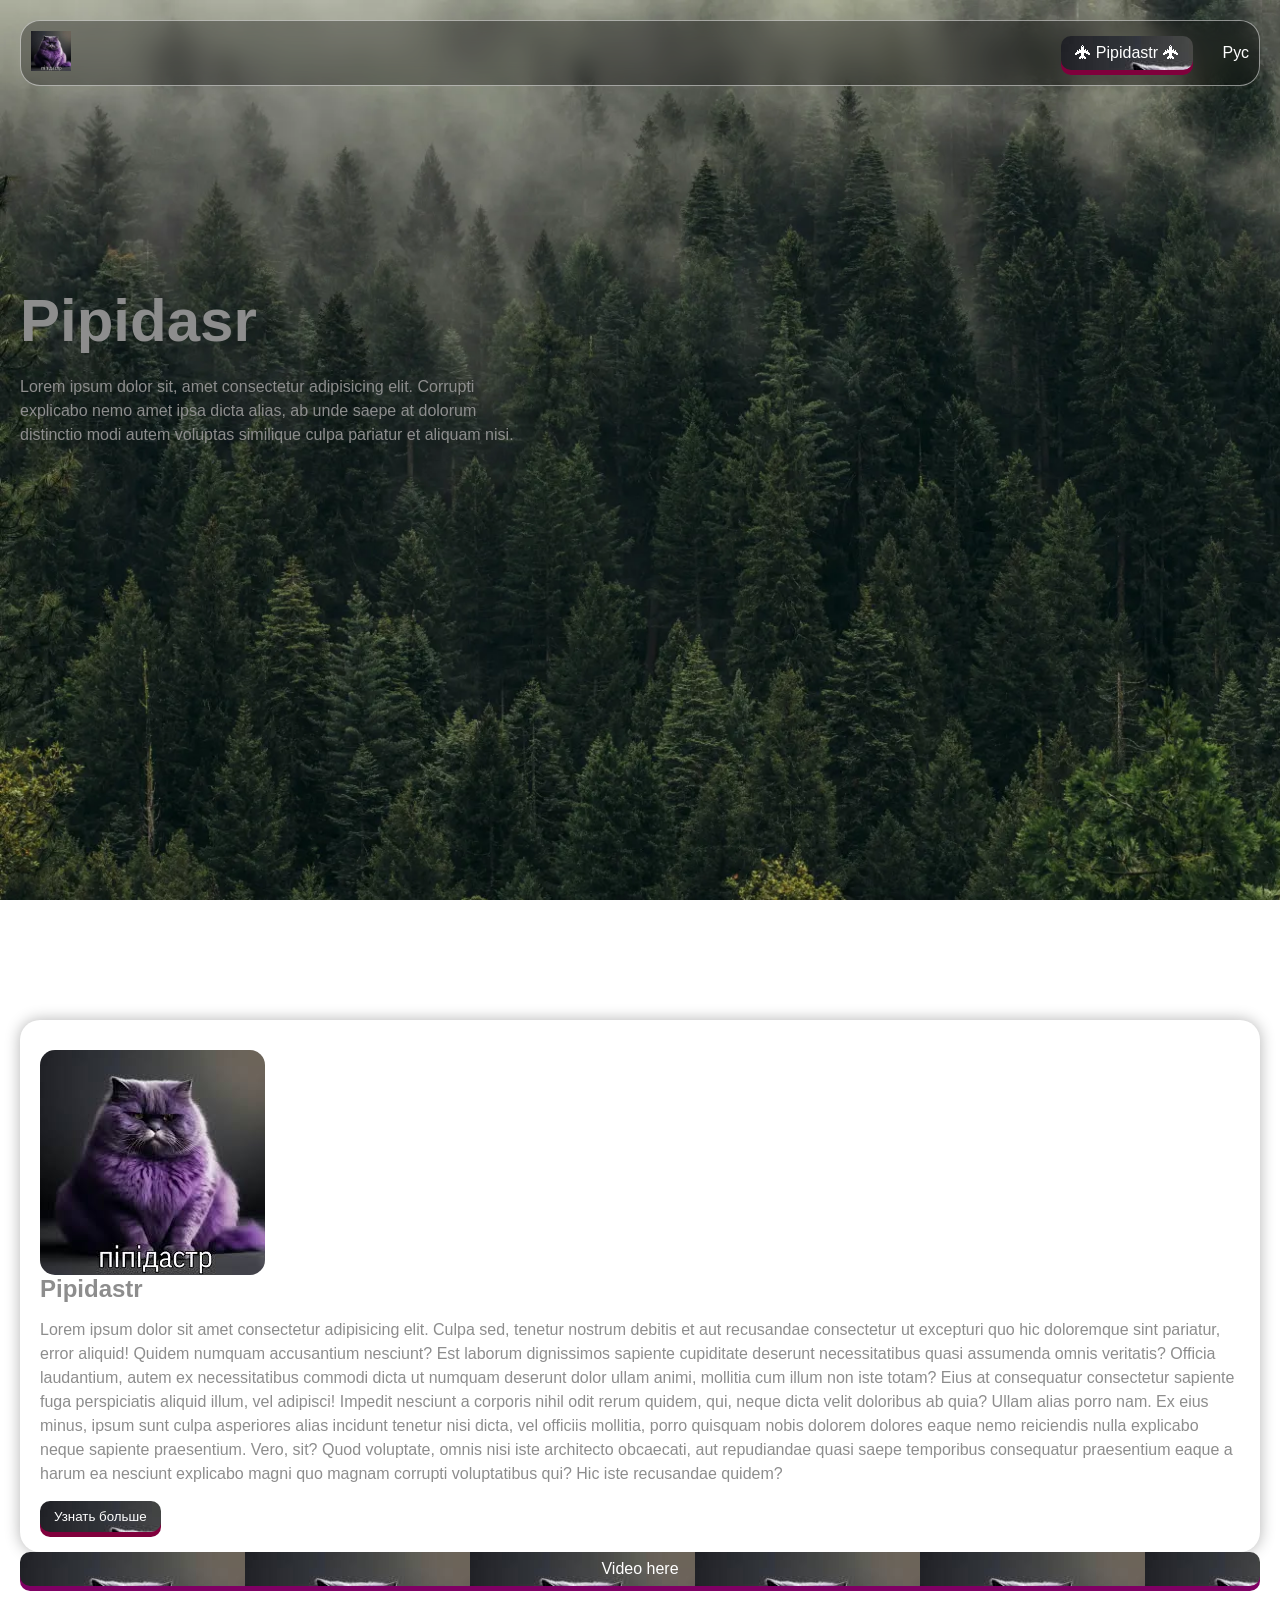
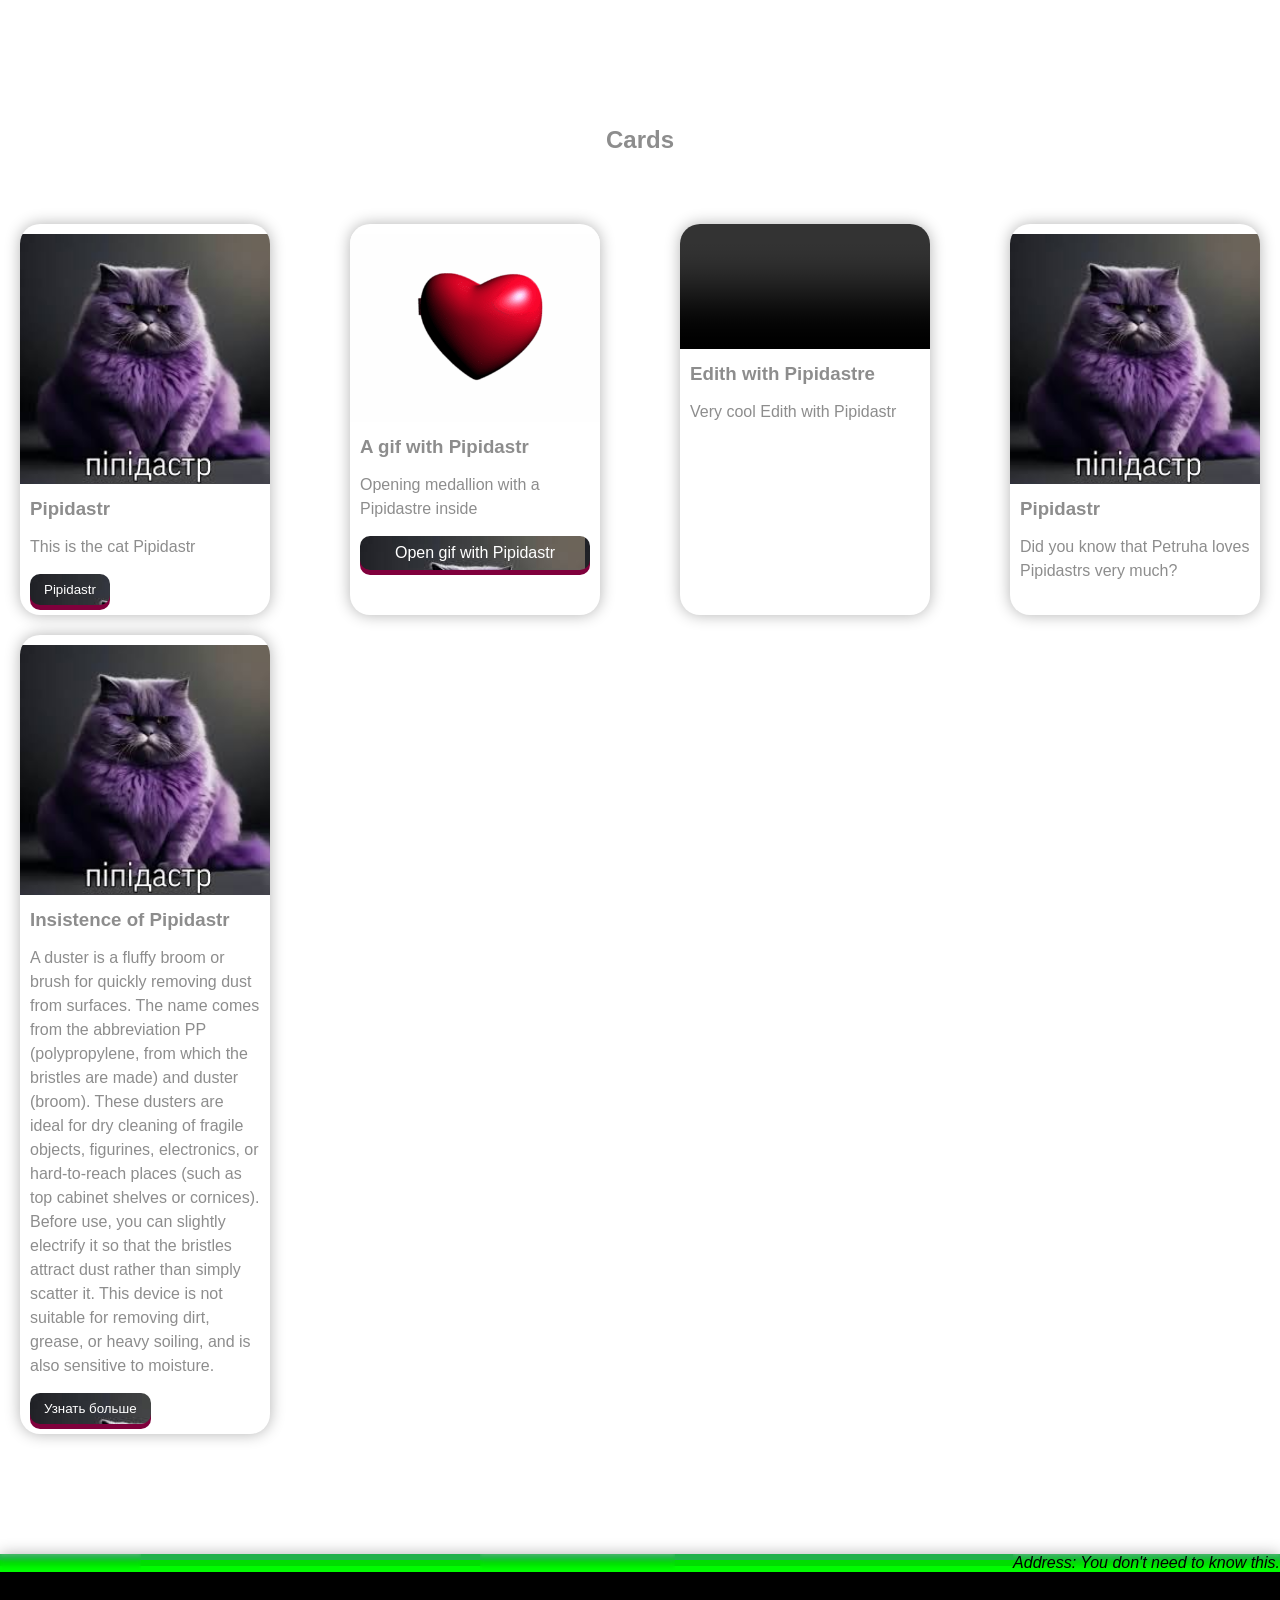
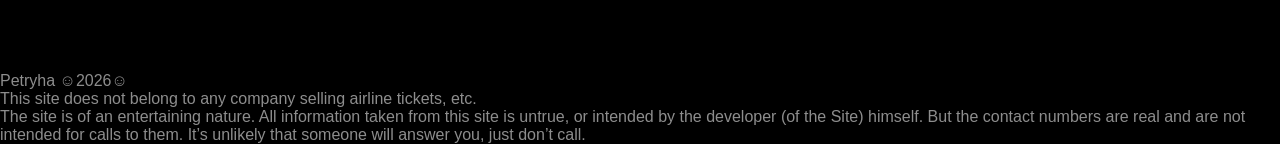
==== index.html @ fc6e51cb "Add files via upload" ====
<!DOCTYPE html>
<html lang="en">
<head>
    <meta charset="UTF-8">
    <meta name="viewport" content="width=device-width, initial-scale=1.0">
    <title>Пипидастр</title>
    <link rel="stylesheet" href="CSS/стул.css">
    <link rel="shortcut icon" href="img/Пипидастр.png" type="image/x-icon">
</head>
<body>
    <!-- Это всё до 1-ого отступа -->
    <header>
        <div class="hiro-section">
            <nav>
                <ul class="menu">
                    <li><a href="#"><img src="img/Пипидастр.png" alt="logo"></a></li>
                    <li><a class="btn" href="#">🛧 Pipidastr 🛧</a></li>
                    <li><a href="index ru.html">Рус</a></li>
                </ul>
            </nav>
            <h1>Pipidasr</h1>
            <p>Lorem ipsum dolor sit, amet consectetur adipisicing elit. Corrupti explicabo nemo amet ipsa dicta alias, ab unde saepe at dolorum distinctio modi autem voluptas similique culpa pariatur et aliquam nisi.</p>
        </div>
    </header>
    <!-- Это после 1-ого отступа -->
    <main>
        <section class="info">
            <div class="wrapper">
                <div class="info_text">
                    <h2>Pipidastr</h2>
                    <p>Lorem ipsum dolor sit amet consectetur adipisicing elit. Culpa sed, tenetur nostrum debitis et aut recusandae consectetur ut excepturi quo hic doloremque sint pariatur, error aliquid! Quidem numquam accusantium nesciunt?
                    Est laborum dignissimos sapiente cupiditate deserunt necessitatibus quasi assumenda omnis veritatis? Officia laudantium, autem ex necessitatibus commodi dicta ut numquam deserunt dolor ullam animi, mollitia cum illum non iste totam?
                    Eius at consequatur consectetur sapiente fuga perspiciatis aliquid illum, vel adipisci! Impedit nesciunt a corporis nihil odit rerum quidem, qui, neque dicta velit doloribus ab quia? Ullam alias porro nam.
                    Ex eius minus, ipsum sunt culpa asperiores alias incidunt tenetur nisi dicta, vel officiis mollitia, porro quisquam nobis dolorem dolores eaque nemo reiciendis nulla explicabo neque sapiente praesentium. Vero, sit?
                    Quod voluptate, omnis nisi iste architecto obcaecati, aut repudiandae quasi saepe temporibus consequatur praesentium eaque a harum ea nesciunt explicabo magni quo magnam corrupti voluptatibus qui? Hic iste recusandae quidem?</p>
                    <button type="button" class="btn">Узнать больше</button>
                </div>
                <img src="img/Пипидастр.png" alt="">
            </div>
            <a class="btnb" href="Videos/download.mp4">Video here</a>
        </section>

        <section class="info">
            <div class="wrapper cards">

                <h2>Cards</h2>

                <div class="card">
                    <img src="img/Пипидастр.png" alt="Кот Пипидастр">
                    <div class="card__text">
                        <h3>Pipidastr</h3>
                        <p>This is the cat Pipidastr</p>
                        <button type="button" class="btn">Pipidastr</button>
                    </div>
                </div>

                <div class="card">
                    <img src="Gif-s/Пипидастр.gif" alt="Gif-ка с Пипидастром">
                    <div class="card__text">
                        <h3>A gif with Pipidastr</h3>
                        <p>Opening medallion with a Pipidastre inside</p>
                        <a class="btn" href="Gif-s/Пипидастр.gif">Open gif with Pipidastr</a>
                    </div>
                </div>

                <div class="card">
                    <video controls name="media">
                        <source src="Videos/Эдит Пипидастр.mp4" type="video/mp4">
                    </video>
                    <div class="card__text">
                        <h3>Edith with Pipidastre</h3>
                        <p>Very cool Edith with Pipidastr</p>
                    </div>
                </div>

                <div class="card">
                    <img src="img/Пипидастр.png" alt="">
                    <div class="card__text">
                        <h3>Pipidastr</h3>
                        <p>Did you know that Petruha loves Pipidastrs very much?</p>
                    </div>
                </div>

                <div class="card">
                    <img src="img/Пипидастр.png" alt="">
                    <div class="card__text">
                        <h3>Insistence of Pipidastr</h3>
                        <p>A duster is a fluffy broom or brush for quickly removing dust from surfaces. The name comes from the abbreviation PP (polypropylene, from which the bristles are made) and duster (broom). These dusters are ideal for dry cleaning of fragile objects, figurines, electronics, or hard-to-reach places (such as top cabinet shelves or cornices). Before use, you can slightly electrify it so that the bristles attract dust rather than simply scatter it. This device is not suitable for removing dirt, grease, or heavy soiling, and is also sensitive to moisture.</p>
                        <button type="button" class="btn">Узнать больше</button>
                    </div>
                </div>
            </div>
        </section>
    </main>

    <footer>
        <address>
            <a href="tel:+375291759772">Tel:+375291759772</a>
            <a href="mailto:petr.griblo2003@gmail.com">petr.griblo2003@gmail.com</a>
            <a href="#">Address: You don't need to know this.</a>
        </address>
        <p>Petryha ☺2026☺</p>
        <p>This site does not belong to any company selling airline tickets, etc. </p>
        <p>The site is of an entertaining nature. All information taken from this site is untrue, or intended by the developer (of the Site) himself. But the contact numbers are real and are not intended for calls to them. It’s unlikely that someone will answer you, just don’t call.</p>
        <p></p>
    </footer>
</body>
</html>
---- CSS/стул.css ----
*{
    box-sizing: border-box;
    margin: 0;
    padding: 0;
    text-decoration: none;
}
body{
    font-family: Arial, Helvetica, sans-serif;
    color: rgb(141, 141, 141);
}
.hiro-section{
    max-width: 1440px;
    margin: 0 auto;
    padding: 20px;
}
header{
    min-height: 900px;
    background-image: url(../img/lec.webp);
    background-size: cover;
}
.menu{
    list-style-type: none;
    display: flex;
    justify-content: flex-end;
    align-items: center;
    gap: 30px;
    background-color: rgba(0, 0, 0, 0.3);
    backdrop-filter: blur(10px);
    padding: 10px;
    border-radius: 20px;
    border: 1px solid rgba(255, 255, 255, 0.5);
}
.menu>li:first-child{
    margin-right: auto;
}
.menu img{
    width: 40px;
}
.menu a{
    text-decoration: none;
    color: white;
}
input{
    border-radius: 13px;
    background-color: rgba(255, 255, 255, 0.3);
    backdrop-filter: blur(2px);
}
.btn{    
    display: block;
    background-color: rgb(128, 0, 128);
    color: white;
    padding: 8px 14px;
    border-radius: 10px;
    font-size: 16;
    border: none;
    text-align: center;
    background-image:url(../img/Пипидастр.png);
    transition: 300ms;
    box-shadow: 0 5px 0 rgb(128, 0, 60);
}
.btnb{    
    display: block;
    background-color: rgb(128, 0, 100);
    color: white;
    padding: 8px 14px;
    border-radius: 10px;
    font-size: 16;
    border: none;
    background-image:url(../img/Пипидастр.png);
    text-align: center;
    transition: 300ms;
    box-shadow: 0 5px 0 rgb(128, 0, 100);
}
.btna{
    display: block;
    color: white;
    background-color: rgba(0, 128, 0, 0.3);
    padding: 8px 14px;
    font-size: 16;
    backdrop-filter: blur(2px);
    border: 3px solid rgba(255, 255, 255, 0.5);
    transition: 300ms;
    box-shadow: 0 5px 0 rgb(123, 14, 131);
}
button:hover{
    transform: scale(1.05);
    box-shadow: 0 5px 0 rgb(234, 0, 255)
}
button:active{
    transform: scale(1);
    box-shadow: 0 0 0 rgb(58, 4, 62);
}
a:hover{
    transform: scale(1.05);
    box-shadow: 0 5px 0 rgb(234, 0, 255)
}
a:active{
    transform: scale(1);
    box-shadow: 0 0 0 rgb(234, 0, 255);
}
h1{
    font-size: 60px;
    margin-top: 200px;
}
.hiro-section>p{
    margin-block: 20px;
    max-width: 500px;
    line-height: 1.5;
}
.hiro-section>form{
    border-color: white;
    border-radius: 20px;
    display: flex;
    gap: 20px;
    padding: 20px;
    width: fit-content;
}
.hiro-section>input{
    border: none;
    padding: 10px;
}
/* Начало осн main-а */
.wrapper{
    display: flex;
    justify-content: space-between;
    box-shadow: 0 0 15px rgba(0, 0, 0, 0.3);
    border-radius: 20px;
    padding: 20px;
    flex-wrap: wrap;
}
.wrapper img{
    margin-top: 10px;
}
.info{
    max-width: 1440px;
    margin: 100px auto;
    padding: 20px;
}
.info img{
    max-width: 600px;
    border-radius: 15px;
}
.info p{
    margin: 15px 0;
    line-height: 1.5;
}
.cards{
    box-shadow: none;
    border-radius: 0;
    padding: 0;
    flex-wrap: wrap;
    gap: 20px;
}
.cards>h2{
    width: 100%;
    text-align: center;
    margin-bottom: 50px;
}
.card{
    width: 250px;
    border-radius: 20px;
    overflow: hidden;
    box-shadow: 0 0 15px rgba(0, 0, 0, 0.3);
}
.card video{
    width: 100%;
    height: auto;
    object-fit: contain;
}
.card>img{
    width: 100%;
    border-radius: 0;
}
.card__text{
    padding: 10px;
}
address{
    max-width: 1440px;
    margin: 100px auto;
    display: flex;
    justify-content: space-between;
    box-shadow: 0 0 15px rgba(0, 0, 0, 0.3);
    background-image:url(../img/1.png);
}
address a{
    color: black;
    backdrop-filter: blur(2px);
}
footer{
    background-color: black;
}

@media(max-width: 1329px){
    .wrapper img{
        max-width: 100%;
        order: -1;
    }
}
@media(max-width: 559px){
    .card{
        width: 100%;
    }

    address{
        flex-direction: column;
        align-items: center;
        gap: 50px;
    }
}
@media(max-width: 687px){
    .hiro-section li{
        width: 60px;
        font-size: 12px;
    }
}
@media(max-width: 517px){
    .hiro-section li{
        width: 50px;
        font-size: 10px;
    }
}
@media(max-width: 466px){
    .hiro-section li{
        width: 40px;
        font-size: 9px;
    }
}
@media(max-width: 426px){
    .hiro-section li{
        width: 30px;
        font-size: 8px;
    }
}
@media(max-width: 374px){
    .hiro-section li{
        width: 20px;
        font-size: 7px;
    }
}
@media(max-width: 323px){
    .hiro-section li{
        width: 10px;
        font-size: 6px;
    }
}
@media(max-width: 303px){
    .hiro-section input{
        width: 150px;
    }
    .hiro-section h1{
        font-size: 40px;
    }
}
@media(max-width: 281px){
    .hiro-section input{
        width: 100px;
    }
    /* .hiro-section h1{
        font-size: 40px;
    } */
}
@media(max-width: 271px){
    .hiro-section li{
        width: 5px;
        font-size: 5px;
    }
}
/* Под кнопочный телефон лол */
@media(max-width: 240px){
    .hiro-section li{
        width: 3px;
        font-size: 4px;
    }
    .hiro-section input{
        width: 90px;
    }
    .hiro-section h1{
        font-size: 30px;
    }
    .hiro-section li{
        width: 3px;
    }
    .hiro-section{
        padding: 10px;
    }
}
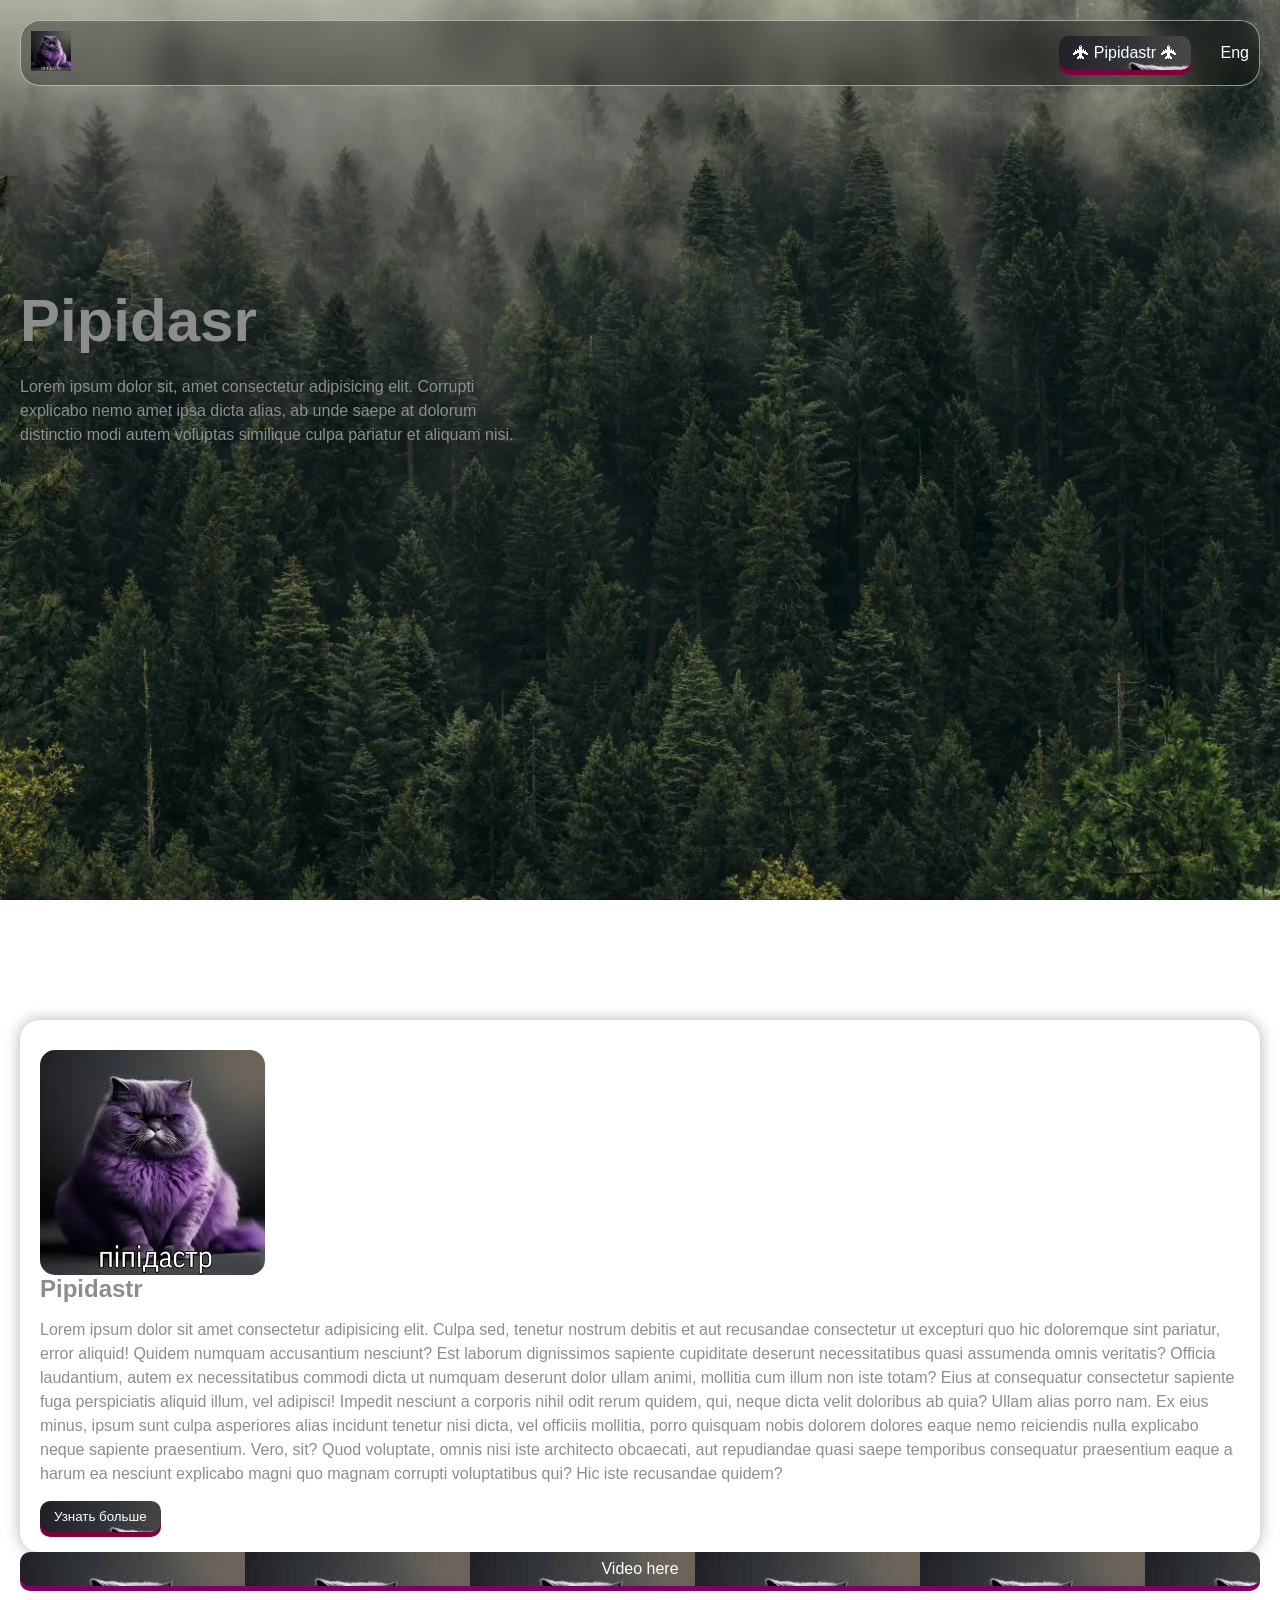
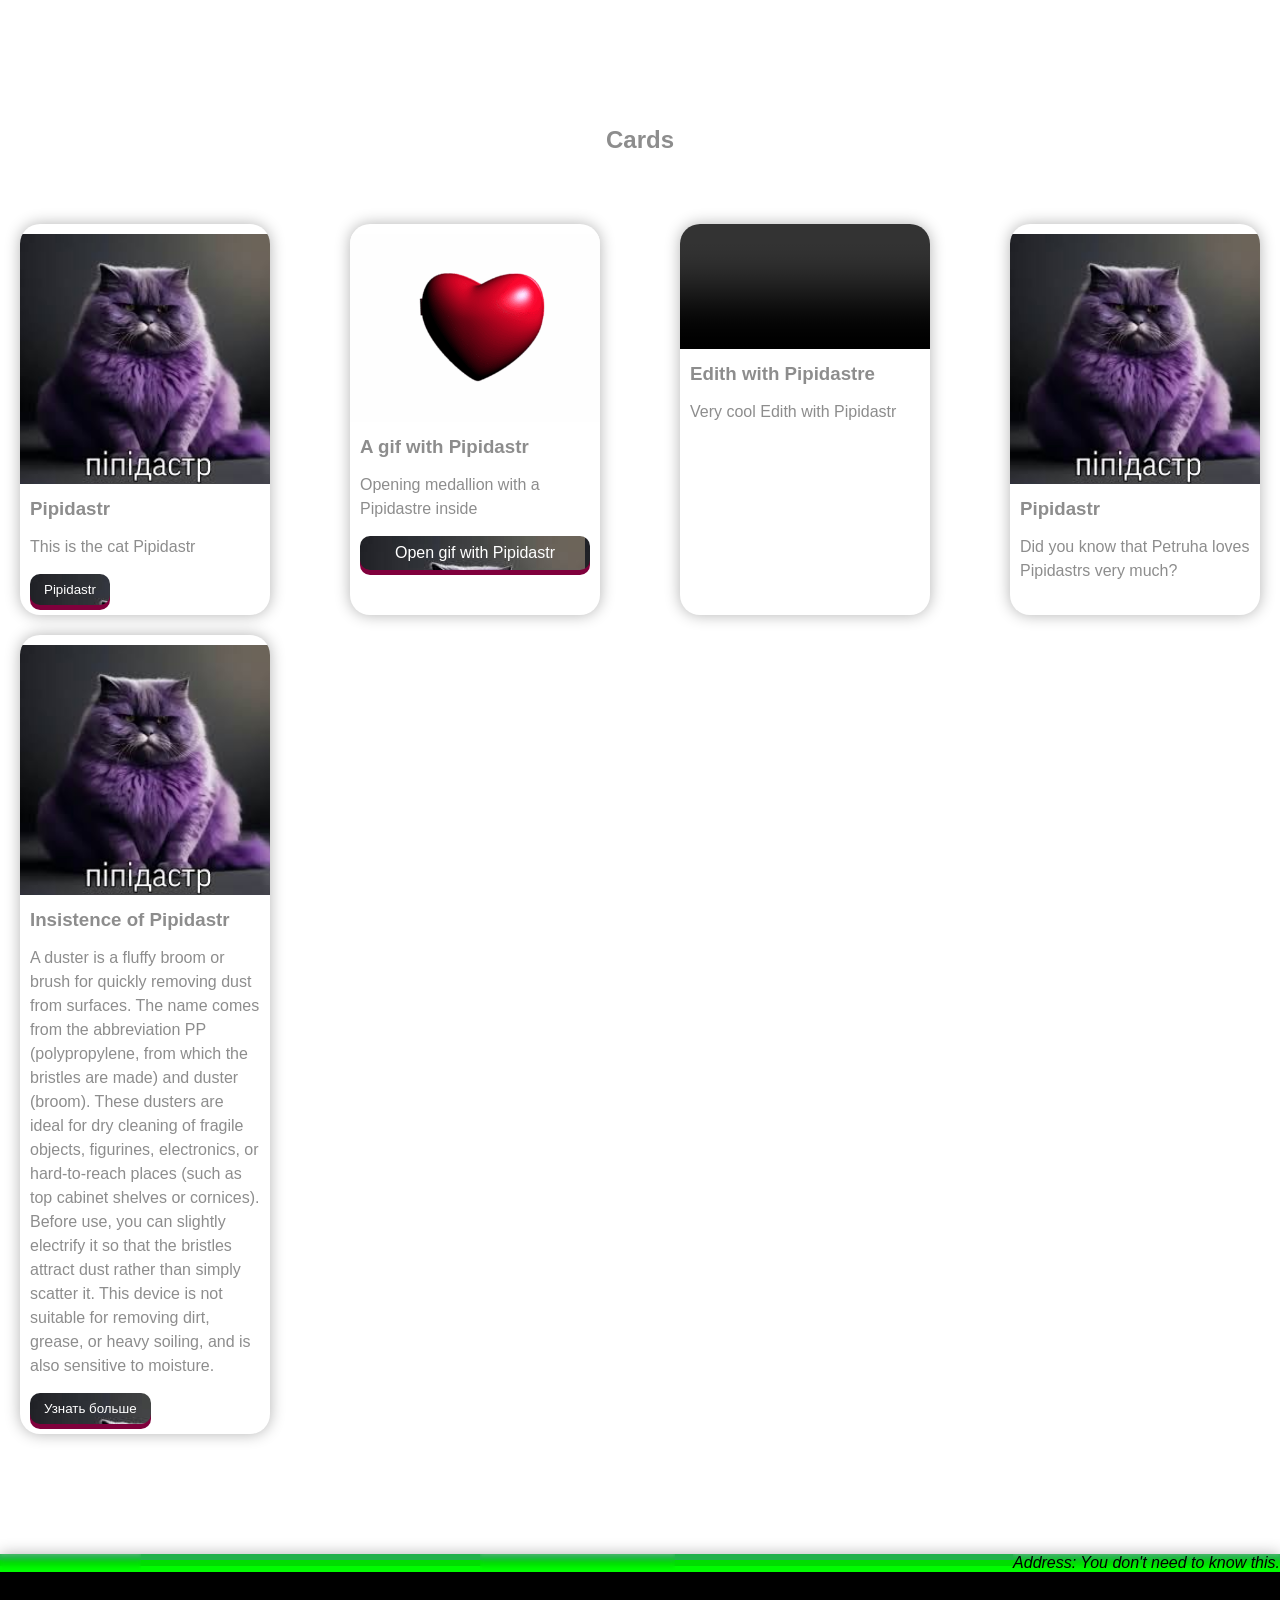
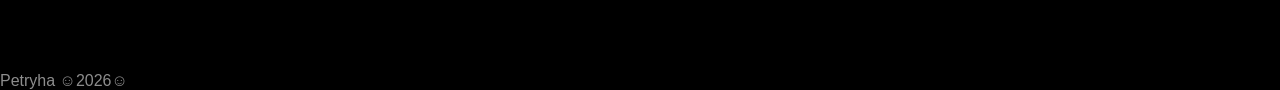
==== commit c7096998: "Add files via upload" ====
--- a/index.html
+++ b/index.html
@@ -1,4 +1,4 @@
-<!DOCTYPE html>
+﻿<!DOCTYPE html>
 <html lang="en">
 <head>
     <meta charset="UTF-8">
@@ -15,7 +15,7 @@
                 <ul class="menu">
                     <li><a href="#"><img src="img/Пипидастр.png" alt="logo"></a></li>
                     <li><a class="btn" href="#">🛧 Pipidastr 🛧</a></li>
-                    <li><a href="index ru.html">Рус</a></li>
+                    <li><a href="index ru.html">Eng</a></li>
                 </ul>
             </nav>
             <h1>Pipidasr</h1>
@@ -100,8 +100,6 @@
             <a href="#">Address: You don't need to know this.</a>
         </address>
         <p>Petryha ☺2026☺</p>
-        <p>This site does not belong to any company selling airline tickets, etc. </p>
-        <p>The site is of an entertaining nature. All information taken from this site is untrue, or intended by the developer (of the Site) himself. But the contact numbers are real and are not intended for calls to them. It’s unlikely that someone will answer you, just don’t call.</p>
         <p></p>
     </footer>
 </body>
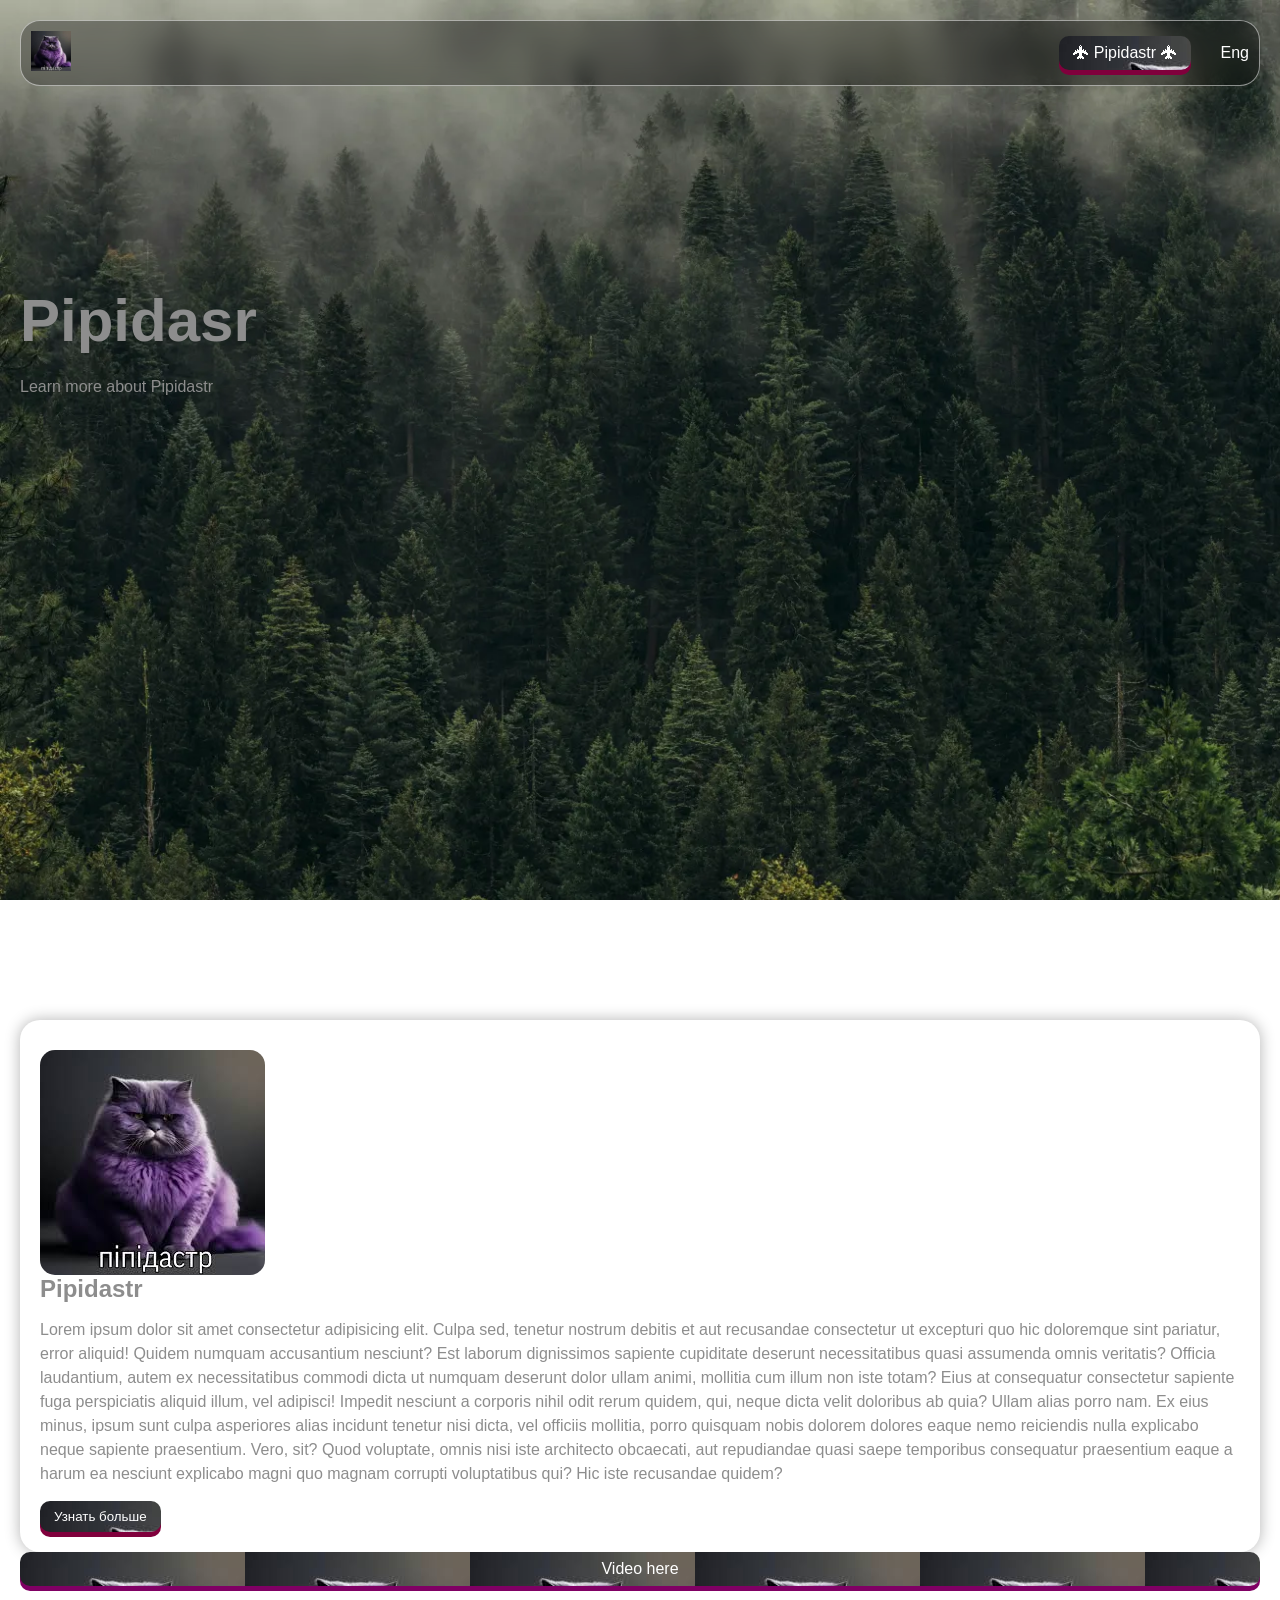
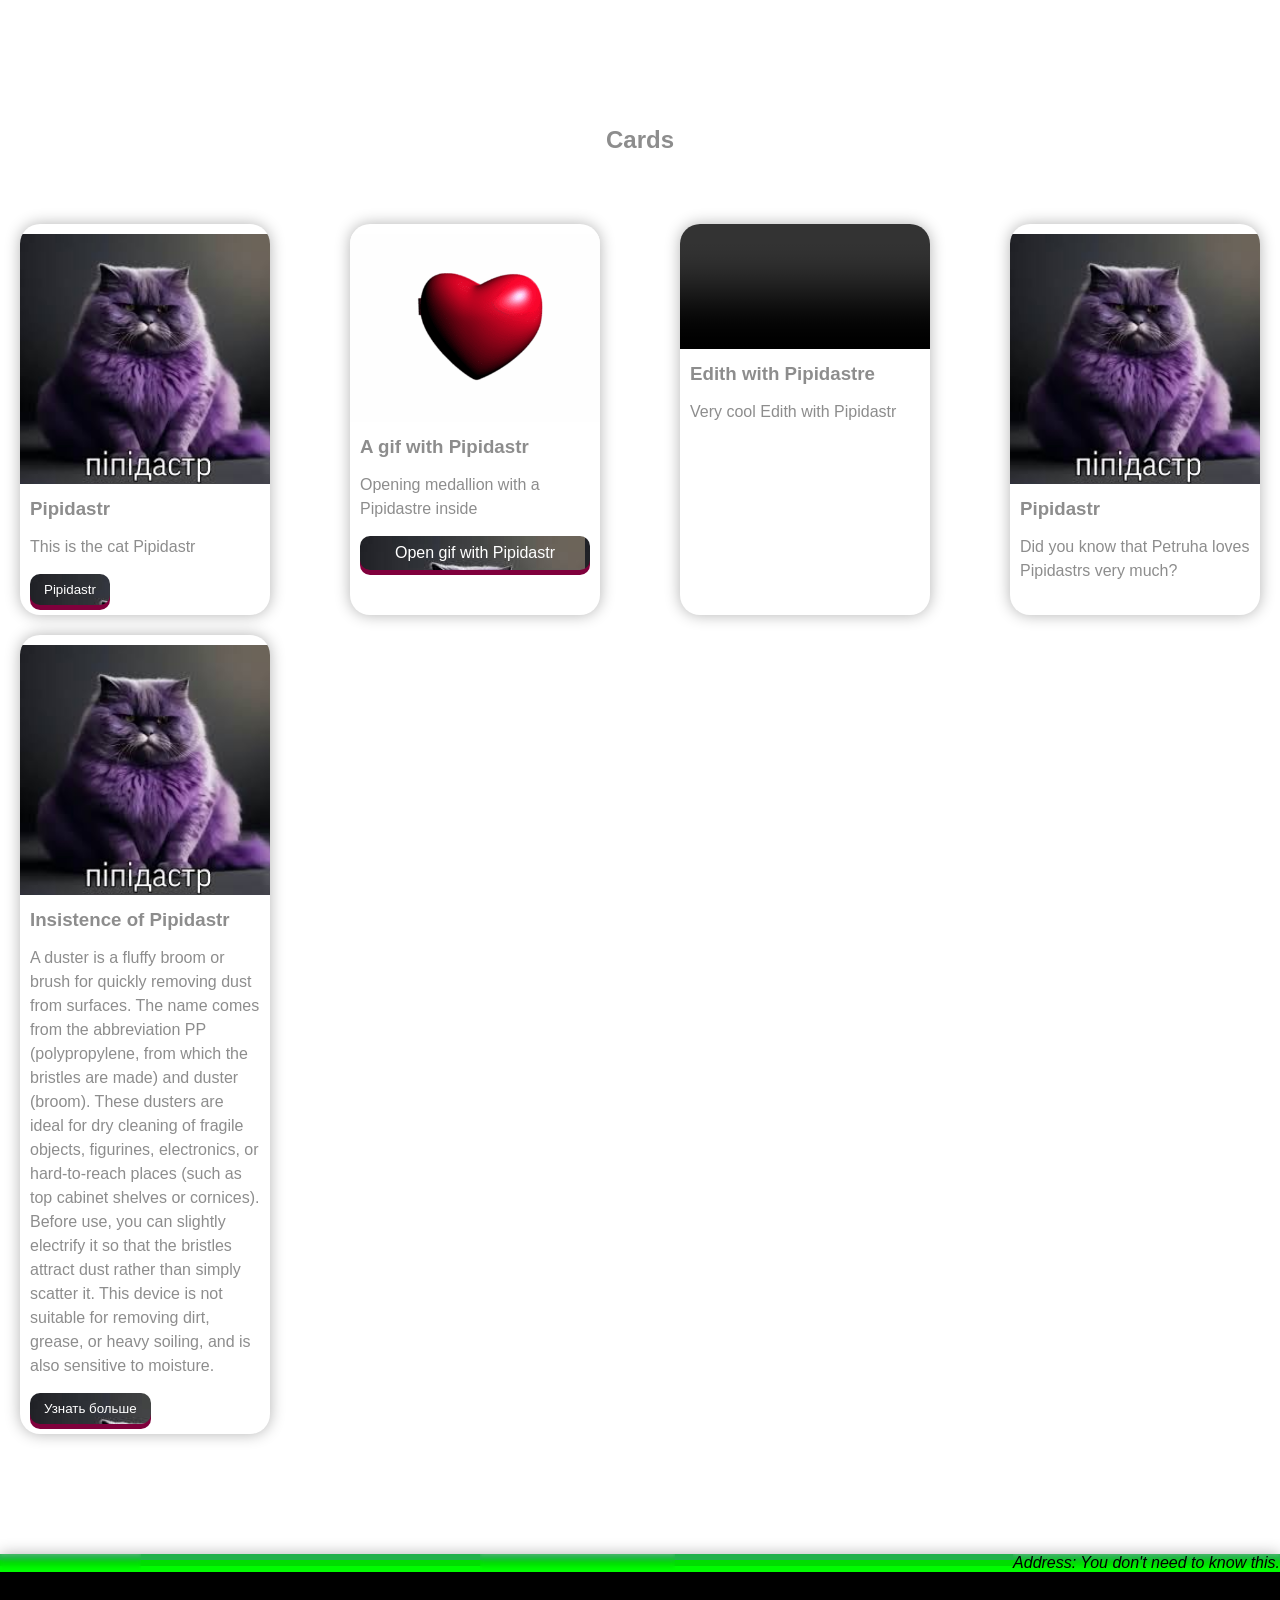
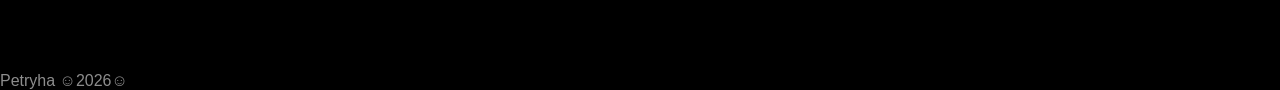
==== commit f76c3748: "Add files via upload" ====
--- a/index.html
+++ b/index.html
@@ -1,106 +1,106 @@
-﻿<!DOCTYPE html>
-<html lang="en">
-<head>
-    <meta charset="UTF-8">
-    <meta name="viewport" content="width=device-width, initial-scale=1.0">
-    <title>Пипидастр</title>
-    <link rel="stylesheet" href="CSS/стул.css">
-    <link rel="shortcut icon" href="img/Пипидастр.png" type="image/x-icon">
-</head>
-<body>
-    <!-- Это всё до 1-ого отступа -->
-    <header>
-        <div class="hiro-section">
-            <nav>
-                <ul class="menu">
-                    <li><a href="#"><img src="img/Пипидастр.png" alt="logo"></a></li>
-                    <li><a class="btn" href="#">🛧 Pipidastr 🛧</a></li>
-                    <li><a href="index ru.html">Eng</a></li>
-                </ul>
-            </nav>
-            <h1>Pipidasr</h1>
-            <p>Lorem ipsum dolor sit, amet consectetur adipisicing elit. Corrupti explicabo nemo amet ipsa dicta alias, ab unde saepe at dolorum distinctio modi autem voluptas similique culpa pariatur et aliquam nisi.</p>
-        </div>
-    </header>
-    <!-- Это после 1-ого отступа -->
-    <main>
-        <section class="info">
-            <div class="wrapper">
-                <div class="info_text">
-                    <h2>Pipidastr</h2>
-                    <p>Lorem ipsum dolor sit amet consectetur adipisicing elit. Culpa sed, tenetur nostrum debitis et aut recusandae consectetur ut excepturi quo hic doloremque sint pariatur, error aliquid! Quidem numquam accusantium nesciunt?
-                    Est laborum dignissimos sapiente cupiditate deserunt necessitatibus quasi assumenda omnis veritatis? Officia laudantium, autem ex necessitatibus commodi dicta ut numquam deserunt dolor ullam animi, mollitia cum illum non iste totam?
-                    Eius at consequatur consectetur sapiente fuga perspiciatis aliquid illum, vel adipisci! Impedit nesciunt a corporis nihil odit rerum quidem, qui, neque dicta velit doloribus ab quia? Ullam alias porro nam.
-                    Ex eius minus, ipsum sunt culpa asperiores alias incidunt tenetur nisi dicta, vel officiis mollitia, porro quisquam nobis dolorem dolores eaque nemo reiciendis nulla explicabo neque sapiente praesentium. Vero, sit?
-                    Quod voluptate, omnis nisi iste architecto obcaecati, aut repudiandae quasi saepe temporibus consequatur praesentium eaque a harum ea nesciunt explicabo magni quo magnam corrupti voluptatibus qui? Hic iste recusandae quidem?</p>
-                    <button type="button" class="btn">Узнать больше</button>
-                </div>
-                <img src="img/Пипидастр.png" alt="">
-            </div>
-            <a class="btnb" href="Videos/download.mp4">Video here</a>
-        </section>
-
-        <section class="info">
-            <div class="wrapper cards">
-
-                <h2>Cards</h2>
-
-                <div class="card">
-                    <img src="img/Пипидастр.png" alt="Кот Пипидастр">
-                    <div class="card__text">
-                        <h3>Pipidastr</h3>
-                        <p>This is the cat Pipidastr</p>
-                        <button type="button" class="btn">Pipidastr</button>
-                    </div>
-                </div>
-
-                <div class="card">
-                    <img src="Gif-s/Пипидастр.gif" alt="Gif-ка с Пипидастром">
-                    <div class="card__text">
-                        <h3>A gif with Pipidastr</h3>
-                        <p>Opening medallion with a Pipidastre inside</p>
-                        <a class="btn" href="Gif-s/Пипидастр.gif">Open gif with Pipidastr</a>
-                    </div>
-                </div>
-
-                <div class="card">
-                    <video controls name="media">
-                        <source src="Videos/Эдит Пипидастр.mp4" type="video/mp4">
-                    </video>
-                    <div class="card__text">
-                        <h3>Edith with Pipidastre</h3>
-                        <p>Very cool Edith with Pipidastr</p>
-                    </div>
-                </div>
-
-                <div class="card">
-                    <img src="img/Пипидастр.png" alt="">
-                    <div class="card__text">
-                        <h3>Pipidastr</h3>
-                        <p>Did you know that Petruha loves Pipidastrs very much?</p>
-                    </div>
-                </div>
-
-                <div class="card">
-                    <img src="img/Пипидастр.png" alt="">
-                    <div class="card__text">
-                        <h3>Insistence of Pipidastr</h3>
-                        <p>A duster is a fluffy broom or brush for quickly removing dust from surfaces. The name comes from the abbreviation PP (polypropylene, from which the bristles are made) and duster (broom). These dusters are ideal for dry cleaning of fragile objects, figurines, electronics, or hard-to-reach places (such as top cabinet shelves or cornices). Before use, you can slightly electrify it so that the bristles attract dust rather than simply scatter it. This device is not suitable for removing dirt, grease, or heavy soiling, and is also sensitive to moisture.</p>
-                        <button type="button" class="btn">Узнать больше</button>
-                    </div>
-                </div>
-            </div>
-        </section>
-    </main>
-
-    <footer>
-        <address>
-            <a href="tel:+375291759772">Tel:+375291759772</a>
-            <a href="mailto:petr.griblo2003@gmail.com">petr.griblo2003@gmail.com</a>
-            <a href="#">Address: You don't need to know this.</a>
-        </address>
-        <p>Petryha ☺2026☺</p>
-        <p></p>
-    </footer>
-</body>
-</html>+﻿<!DOCTYPE html>
+<html lang="en">
+<head>
+    <meta charset="UTF-8">
+    <meta name="viewport" content="width=device-width, initial-scale=1.0">
+    <title>Пипидастр</title>
+    <link rel="stylesheet" href="CSS/стул.css">
+    <link rel="shortcut icon" href="img/Пипидастр.png" type="image/x-icon">
+</head>
+<body>
+    <!-- Это всё до 1-ого отступа -->
+    <header>
+        <div class="hiro-section">
+            <nav>
+                <ul class="menu">
+                    <li><a href="#"><img src="img/Пипидастр.png" alt="logo"></a></li>
+                    <li><a class="btn" href="#">🛧 Pipidastr 🛧</a></li>
+                    <li><a href="index ru.html">Eng</a></li>
+                </ul>
+            </nav>
+            <h1>Pipidasr</h1>
+            <p>Learn more about Pipidastr</p>
+        </div>
+    </header>
+    <!-- Это после 1-ого отступа -->
+    <main>
+        <section class="info">
+            <div class="wrapper">
+                <div class="info_text">
+                    <h2>Pipidastr</h2>
+                    <p>Lorem ipsum dolor sit amet consectetur adipisicing elit. Culpa sed, tenetur nostrum debitis et aut recusandae consectetur ut excepturi quo hic doloremque sint pariatur, error aliquid! Quidem numquam accusantium nesciunt?
+                    Est laborum dignissimos sapiente cupiditate deserunt necessitatibus quasi assumenda omnis veritatis? Officia laudantium, autem ex necessitatibus commodi dicta ut numquam deserunt dolor ullam animi, mollitia cum illum non iste totam?
+                    Eius at consequatur consectetur sapiente fuga perspiciatis aliquid illum, vel adipisci! Impedit nesciunt a corporis nihil odit rerum quidem, qui, neque dicta velit doloribus ab quia? Ullam alias porro nam.
+                    Ex eius minus, ipsum sunt culpa asperiores alias incidunt tenetur nisi dicta, vel officiis mollitia, porro quisquam nobis dolorem dolores eaque nemo reiciendis nulla explicabo neque sapiente praesentium. Vero, sit?
+                    Quod voluptate, omnis nisi iste architecto obcaecati, aut repudiandae quasi saepe temporibus consequatur praesentium eaque a harum ea nesciunt explicabo magni quo magnam corrupti voluptatibus qui? Hic iste recusandae quidem?</p>
+                    <button type="button" class="btn">Узнать больше</button>
+                </div>
+                <img src="img/Пипидастр.png" alt="">
+            </div>
+            <a class="btnb" href="Videos/download.mp4">Video here</a>
+        </section>
+
+        <section class="info">
+            <div class="wrapper cards">
+
+                <h2>Cards</h2>
+
+                <div class="card">
+                    <img src="img/Пипидастр.png" alt="Кот Пипидастр">
+                    <div class="card__text">
+                        <h3>Pipidastr</h3>
+                        <p>This is the cat Pipidastr</p>
+                        <button type="button" class="btn">Pipidastr</button>
+                    </div>
+                </div>
+
+                <div class="card">
+                    <img src="Gif-s/Пипидастр.gif" alt="Gif-ка с Пипидастром">
+                    <div class="card__text">
+                        <h3>A gif with Pipidastr</h3>
+                        <p>Opening medallion with a Pipidastre inside</p>
+                        <a class="btn" href="Gif-s/Пипидастр.gif">Open gif with Pipidastr</a>
+                    </div>
+                </div>
+
+                <div class="card">
+                    <video controls name="media">
+                        <source src="Videos/Эдит Пипидастр.mp4" type="video/mp4">
+                    </video>
+                    <div class="card__text">
+                        <h3>Edith with Pipidastre</h3>
+                        <p>Very cool Edith with Pipidastr</p>
+                    </div>
+                </div>
+
+                <div class="card">
+                    <img src="img/Пипидастр.png" alt="">
+                    <div class="card__text">
+                        <h3>Pipidastr</h3>
+                        <p>Did you know that Petruha loves Pipidastrs very much?</p>
+                    </div>
+                </div>
+
+                <div class="card">
+                    <img src="img/Пипидастр.png" alt="">
+                    <div class="card__text">
+                        <h3>Insistence of Pipidastr</h3>
+                        <p>A duster is a fluffy broom or brush for quickly removing dust from surfaces. The name comes from the abbreviation PP (polypropylene, from which the bristles are made) and duster (broom). These dusters are ideal for dry cleaning of fragile objects, figurines, electronics, or hard-to-reach places (such as top cabinet shelves or cornices). Before use, you can slightly electrify it so that the bristles attract dust rather than simply scatter it. This device is not suitable for removing dirt, grease, or heavy soiling, and is also sensitive to moisture.</p>
+                        <button type="button" class="btn">Узнать больше</button>
+                    </div>
+                </div>
+            </div>
+        </section>
+    </main>
+
+    <footer>
+        <address>
+            <a href="tel:+375291759772">Tel:+375291759772</a>
+            <a href="mailto:petr.griblo2003@gmail.com">petr.griblo2003@gmail.com</a>
+            <a href="#">Address: You don't need to know this.</a>
+        </address>
+        <p>Petryha ☺2026☺</p>
+        <p></p>
+    </footer>
+</body>
+</html>
